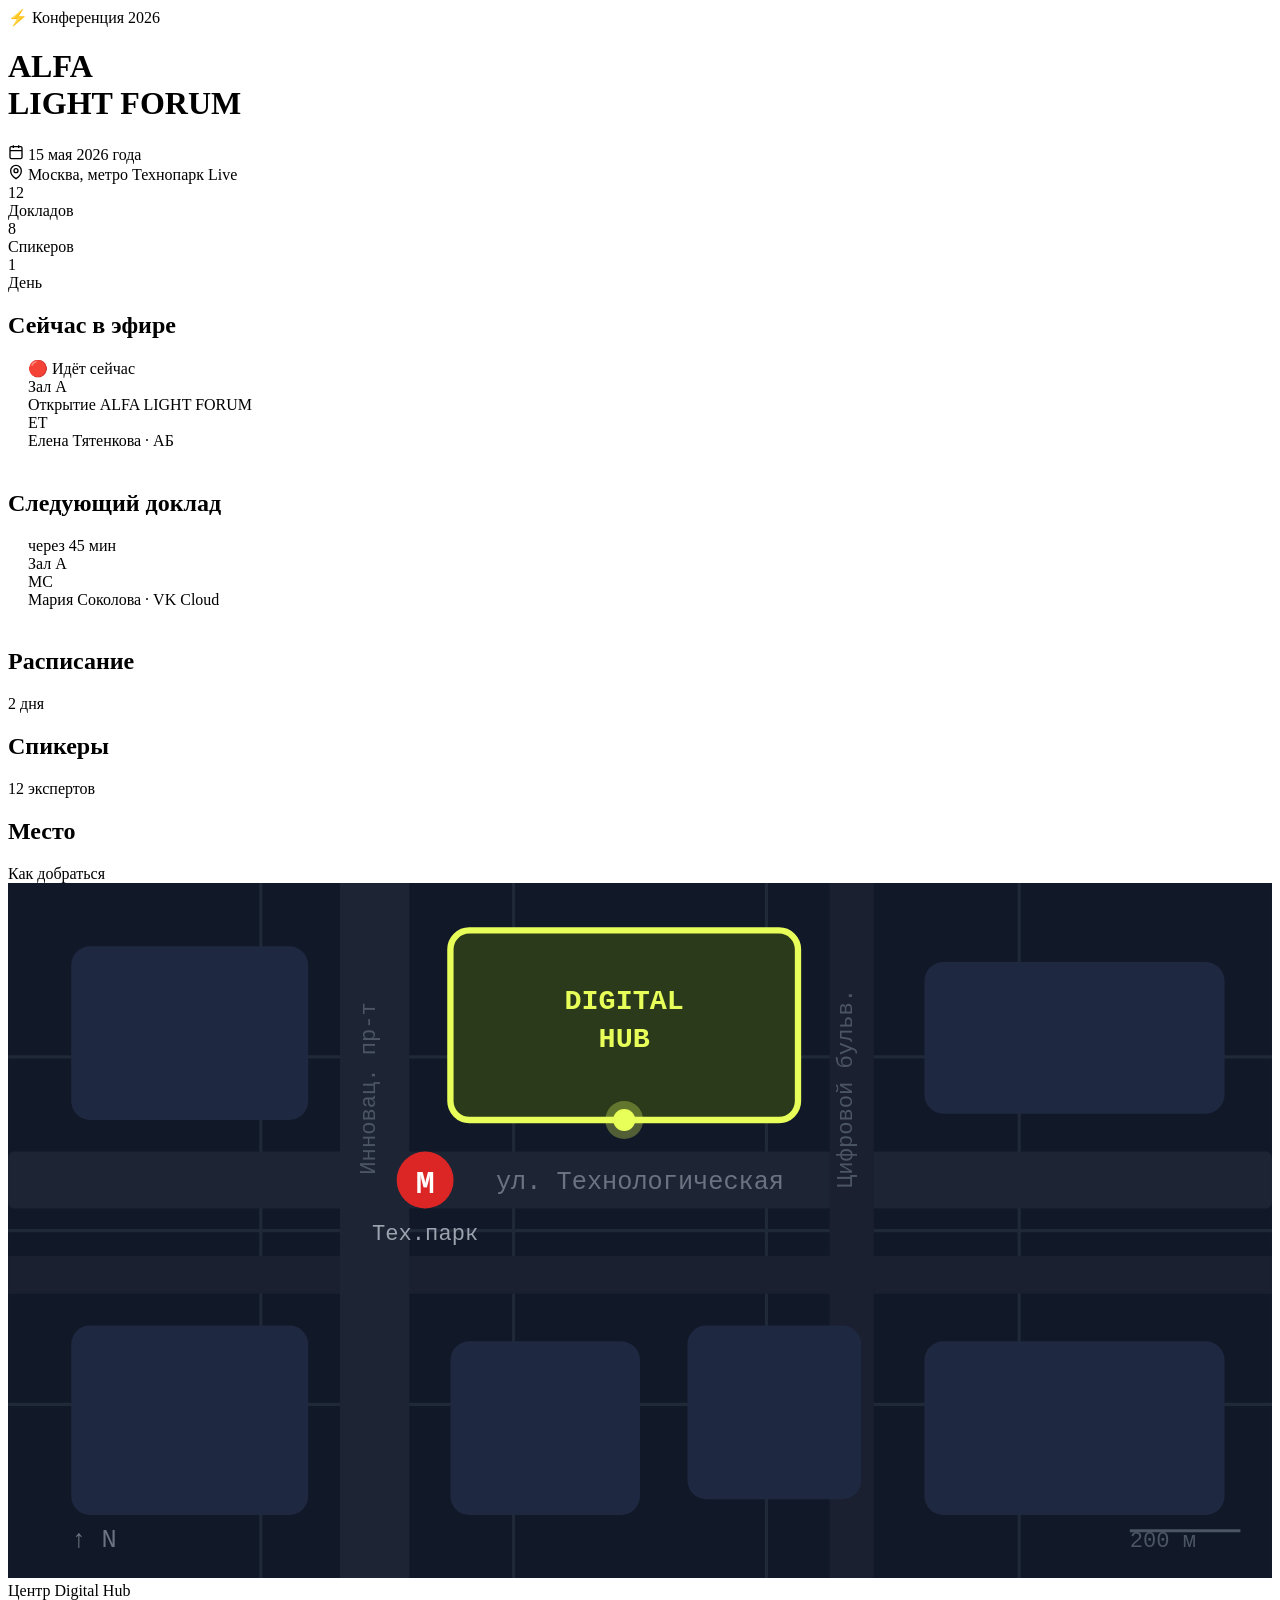
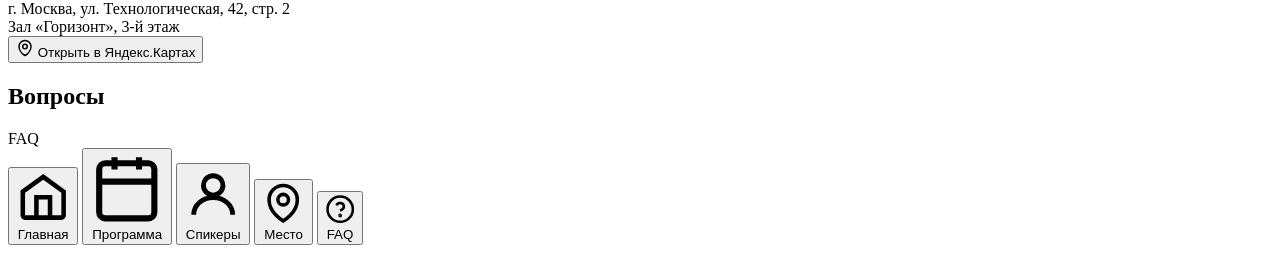
==== static/index.html @ 47b2ea7d "Configure for Vercel deployment" ====
<!doctype html>
<html lang="ru">
  <head>
    <meta charset="UTF-8" />
    <meta
      name="viewport"
      content="width=device-width, initial-scale=1.0, maximum-scale=1.0, user-scalable=no"
    />
    <title>ALFA LIGHT FORUM 2026</title>
    <script src="https://telegram.org/js/telegram-web-app.js"></script>
    <link
      href="https://fonts.googleapis.com/css2?family=Bebas+Neue&family=Manrope:wght@300;400;500;600;700;800&display=swap"
      rel="stylesheet"
    />
    <link rel="stylesheet" href="/css/main.css" />
  </head>
  <body>
    <!-- PAGE: HOME -->
    <div class="page active" id="page-home">
      <div class="hero">
        <div class="hero-label">⚡ Конференция 2026</div>
        <h1>ALFA<br /><span>LIGHT FORUM</span></h1>
        <div class="hero-meta">
          <div class="hero-meta-item">
            <svg
              width="16"
              height="16"
              fill="none"
              stroke="currentColor"
              stroke-width="2"
              viewBox="0 0 24 24"
            >
              <rect x="3" y="4" width="18" height="18" rx="2" />
              <path d="M16 2v4M8 2v4M3 10h18" />
            </svg>
            <span id="event-date">15 мая 2026 года</span>
          </div>
          <div class="hero-meta-item">
            <svg
              width="16"
              height="16"
              fill="none"
              stroke="currentColor"
              stroke-width="2"
              viewBox="0 0 24 24"
            >
              <path
                d="M12 22s-8-4.5-8-11.8A8 8 0 0 1 12 2a8 8 0 0 1 8 8.2c0 7.3-8 11.8-8 11.8z"
              />
              <circle cx="12" cy="10" r="3" />
            </svg>
            <span id="event-location">Москва, метро Технопарк</span>
            <span class="live-badge"><span class="pulse-dot"></span>Live</span>
          </div>
        </div>
      </div>

      <div class="stats-row">
        <div class="stat-card">
          <div class="stat-num" id="stat-talks">12</div>
          <div class="stat-label">Докладов</div>
        </div>
        <div class="stat-card">
          <div class="stat-num" id="stat-speakers">8</div>
          <div class="stat-label">Спикеров</div>
        </div>
        <div class="stat-card">
          <div class="stat-num" id="stat-days">1</div>
          <div class="stat-label">День</div>
        </div>
      </div>

      <div class="section-head">
        <h2>Сейчас в эфире</h2>
      </div>
      <div style="padding: 0 20px 20px">
        <div class="event-card keynote">
          <span class="event-tag tag-keynote">🔴 Идёт сейчас</span>
          <div class="event-room">Зал A</div>
          <div class="event-title">Открытие ALFA LIGHT FORUM</div>
          <div class="event-speaker">
            <div class="speaker-ava-placeholder">ЕТ</div>
            <span class="speaker-name">Елена Тятенкова · АБ</span>
          </div>
        </div>
      </div>

      <div class="section-head">
        <h2>Следующий доклад</h2>
      </div>
      <div style="padding: 0 20px 20px">
        <div class="event-card">
          <span class="event-tag tag-talk">через 45 мин</span>
          <div class="event-room">Зал А</div>
          <div class="event-title"></div>
          <div class="event-speaker">
            <div class="speaker-ava-placeholder">МС</div>
            <span class="speaker-name">Мария Соколова · VK Cloud</span>
          </div>
        </div>
      </div>
    </div>

    <!-- PAGE: SCHEDULE -->
    <div class="page" id="page-schedule">
      <div class="section-head">
        <h2>Расписание</h2>
        <span id="schedule-days-count">2 дня</span>
      </div>

      <div class="day-tabs scrollbar-hide" id="day-tabs">
        <!-- Day tabs will be rendered here -->
      </div>

      <div class="schedule-list" id="schedule-list">
        <!-- Schedule will be rendered here -->
      </div>
    </div>

    <!-- PAGE: SPEAKERS -->
    <div class="page" id="page-speakers">
      <div class="section-head">
        <h2>Спикеры</h2>
        <span id="speakers-count">12 экспертов</span>
      </div>

      <div class="speakers-grid" id="speakers-grid">
        <!-- Speakers will be rendered here -->
      </div>
    </div>

    <!-- PAGE: MAP -->
    <div class="page" id="page-map">
      <div class="section-head">
        <h2>Место</h2>
        <span>Как добраться</span>
      </div>

      <div class="map-container">
        <div class="map-visual">
          <!-- SVG Map Illustration -->
          <svg
            class="map-svg"
            viewBox="0 0 400 220"
            xmlns="http://www.w3.org/2000/svg"
          >
            <!-- Background -->
            <rect width="400" height="220" fill="#111827" />
            <!-- Grid lines -->
            <line
              x1="0"
              y1="55"
              x2="400"
              y2="55"
              stroke="#1f2937"
              stroke-width="1"
            />
            <line
              x1="0"
              y1="110"
              x2="400"
              y2="110"
              stroke="#1f2937"
              stroke-width="1"
            />
            <line
              x1="0"
              y1="165"
              x2="400"
              y2="165"
              stroke="#1f2937"
              stroke-width="1"
            />
            <line
              x1="80"
              y1="0"
              x2="80"
              y2="220"
              stroke="#1f2937"
              stroke-width="1"
            />
            <line
              x1="160"
              y1="0"
              x2="160"
              y2="220"
              stroke="#1f2937"
              stroke-width="1"
            />
            <line
              x1="240"
              y1="0"
              x2="240"
              y2="220"
              stroke="#1f2937"
              stroke-width="1"
            />
            <line
              x1="320"
              y1="0"
              x2="320"
              y2="220"
              stroke="#1f2937"
              stroke-width="1"
            />

            <!-- Streets -->
            <rect x="0" y="85" width="400" height="18" fill="#1d2535" rx="2" />
            <rect x="0" y="118" width="400" height="12" fill="#1a2030" />
            <rect x="105" y="0" width="22" height="220" fill="#1d2535" />
            <rect x="260" y="0" width="14" height="220" fill="#1a2030" />

            <!-- Blocks -->
            <rect x="20" y="20" width="75" height="55" rx="6" fill="#1e2840" />
            <rect
              x="140"
              y="15"
              width="110"
              height="60"
              rx="6"
              fill="#1e2840"
            />
            <rect x="290" y="25" width="95" height="48" rx="6" fill="#1e2840" />
            <rect x="20" y="140" width="75" height="60" rx="6" fill="#1e2840" />
            <rect
              x="140"
              y="145"
              width="60"
              height="55"
              rx="6"
              fill="#1e2840"
            />
            <rect
              x="215"
              y="140"
              width="55"
              height="55"
              rx="6"
              fill="#1e2840"
            />
            <rect
              x="290"
              y="145"
              width="95"
              height="55"
              rx="6"
              fill="#1e2840"
            />

            <!-- Venue highlight -->
            <rect
              x="140"
              y="15"
              width="110"
              height="60"
              rx="6"
              fill="#2a3a1a"
              stroke="#e8ff5a"
              stroke-width="2"
            />
            <text
              x="195"
              y="40"
              text-anchor="middle"
              fill="#e8ff5a"
              font-size="9"
              font-weight="bold"
              font-family="monospace"
            >
              DIGITAL
            </text>
            <text
              x="195"
              y="52"
              text-anchor="middle"
              fill="#e8ff5a"
              font-size="9"
              font-weight="bold"
              font-family="monospace"
            >
              HUB
            </text>

            <!-- Metro symbol -->
            <circle cx="132" cy="94" r="9" fill="#dc2626" />
            <text
              x="132"
              y="98"
              text-anchor="middle"
              fill="white"
              font-size="10"
              font-weight="bold"
              font-family="monospace"
            >
              M
            </text>
            <text
              x="132"
              y="113"
              text-anchor="middle"
              fill="#9ca3af"
              font-size="7"
              font-family="monospace"
            >
              Тех.парк
            </text>

            <!-- Pin -->
            <circle cx="195" cy="75" r="6" fill="#e8ff5a" opacity="0.3" />
            <circle cx="195" cy="75" r="3.5" fill="#e8ff5a" />

            <!-- Street labels -->
            <text
              x="200"
              y="97"
              text-anchor="middle"
              fill="#6b7280"
              font-size="8"
              font-family="monospace"
            >
              ул. Технологическая
            </text>
            <text
              x="116"
              y="65"
              text-anchor="middle"
              fill="#4b5563"
              font-size="7"
              font-family="monospace"
              transform="rotate(-90,116,65)"
            >
              Инновац. пр-т
            </text>
            <text
              x="267"
              y="65"
              text-anchor="middle"
              fill="#4b5563"
              font-size="7"
              font-family="monospace"
              transform="rotate(-90,267,65)"
            >
              Цифровой бульв.
            </text>

            <!-- Scale and north -->
            <text
              x="355"
              y="210"
              fill="#4b5563"
              font-size="7"
              font-family="monospace"
            >
              200 м
            </text>
            <line
              x1="355"
              y1="205"
              x2="390"
              y2="205"
              stroke="#4b5563"
              stroke-width="1"
            />
            <text
              x="20"
              y="210"
              fill="#6b7280"
              font-size="8"
              font-family="monospace"
            >
              ↑ N
            </text>
          </svg>
        </div>

        <div class="map-info">
          <div class="venue-name" id="venue-name">Центр Digital Hub</div>
          <div class="venue-address" id="venue-address">
            г. Москва, ул. Технологическая, 42, стр. 2<br />Зал «Горизонт», 3-й
            этаж
          </div>

          <div class="transport-grid" id="transport-grid">
            <!-- Transport options will be rendered here -->
          </div>

          <button class="map-btn" id="map-btn">
            <svg
              width="18"
              height="18"
              fill="none"
              stroke="currentColor"
              stroke-width="2"
              viewBox="0 0 24 24"
            >
              <path
                d="M12 22s-8-4.5-8-11.8A8 8 0 0 1 12 2a8 8 0 0 1 8 8.2c0 7.3-8 11.8-8 11.8z"
              />
              <circle cx="12" cy="10" r="3" />
            </svg>
            Открыть в Яндекс.Картах
          </button>
        </div>
      </div>
    </div>

    <!-- PAGE: FAQ -->
    <div class="page" id="page-faq">
      <div class="section-head">
        <h2>Вопросы</h2>
        <span>FAQ</span>
      </div>

      <div class="faq-list" id="faq-list">
        <!-- FAQ items will be rendered here -->
      </div>
    </div>

    <!-- BOTTOM NAV -->
    <nav class="nav">
      <button class="nav-btn active" onclick="switchPage('home', this)">
        <svg
          fill="none"
          stroke="currentColor"
          stroke-width="2"
          viewBox="0 0 24 24"
        >
          <path d="M3 9.5L12 3l9 6.5V20a1 1 0 0 1-1 1H4a1 1 0 0 1-1-1V9.5z" />
          <path d="M9 21V12h6v9" />
        </svg>
        Главная
      </button>
      <button class="nav-btn" onclick="switchPage('schedule', this)">
        <svg
          fill="none"
          stroke="currentColor"
          stroke-width="2"
          viewBox="0 0 24 24"
        >
          <rect x="3" y="4" width="18" height="18" rx="2" />
          <path d="M16 2v4M8 2v4M3 10h18" />
        </svg>
        Программа
      </button>
      <button class="nav-btn" onclick="switchPage('speakers', this)">
        <svg
          fill="none"
          stroke="currentColor"
          stroke-width="2"
          viewBox="0 0 24 24"
        >
          <circle cx="12" cy="8" r="4" />
          <path d="M4 20c0-4 3.6-7 8-7s8 3 8 7" />
        </svg>
        Спикеры
      </button>
      <button class="nav-btn" onclick="switchPage('map', this)">
        <svg
          fill="none"
          stroke="currentColor"
          stroke-width="2"
          viewBox="0 0 24 24"
        >
          <path
            d="M12 22s-8-4.5-8-11.8A8 8 0 0 1 12 2a8 8 0 0 1 8 8.2c0 7.3-8 11.8-8 11.8z"
          />
          <circle cx="12" cy="10" r="3" />
        </svg>
        Место
      </button>
      <button class="nav-btn" onclick="switchPage('faq', this)">
        <svg
          fill="none"
          stroke="currentColor"
          stroke-width="2"
          viewBox="0 0 24 24"
        >
          <circle cx="12" cy="12" r="10" />
          <path d="M9.1 9a3 3 0 0 1 5.8 1c0 2-3 3-3 3" />
          <circle cx="12" cy="17" r="0.5" fill="currentColor" />
        </svg>
        FAQ
      </button>
    </nav>

    <script src="/js/app.js"></script>
  </body>
</html>
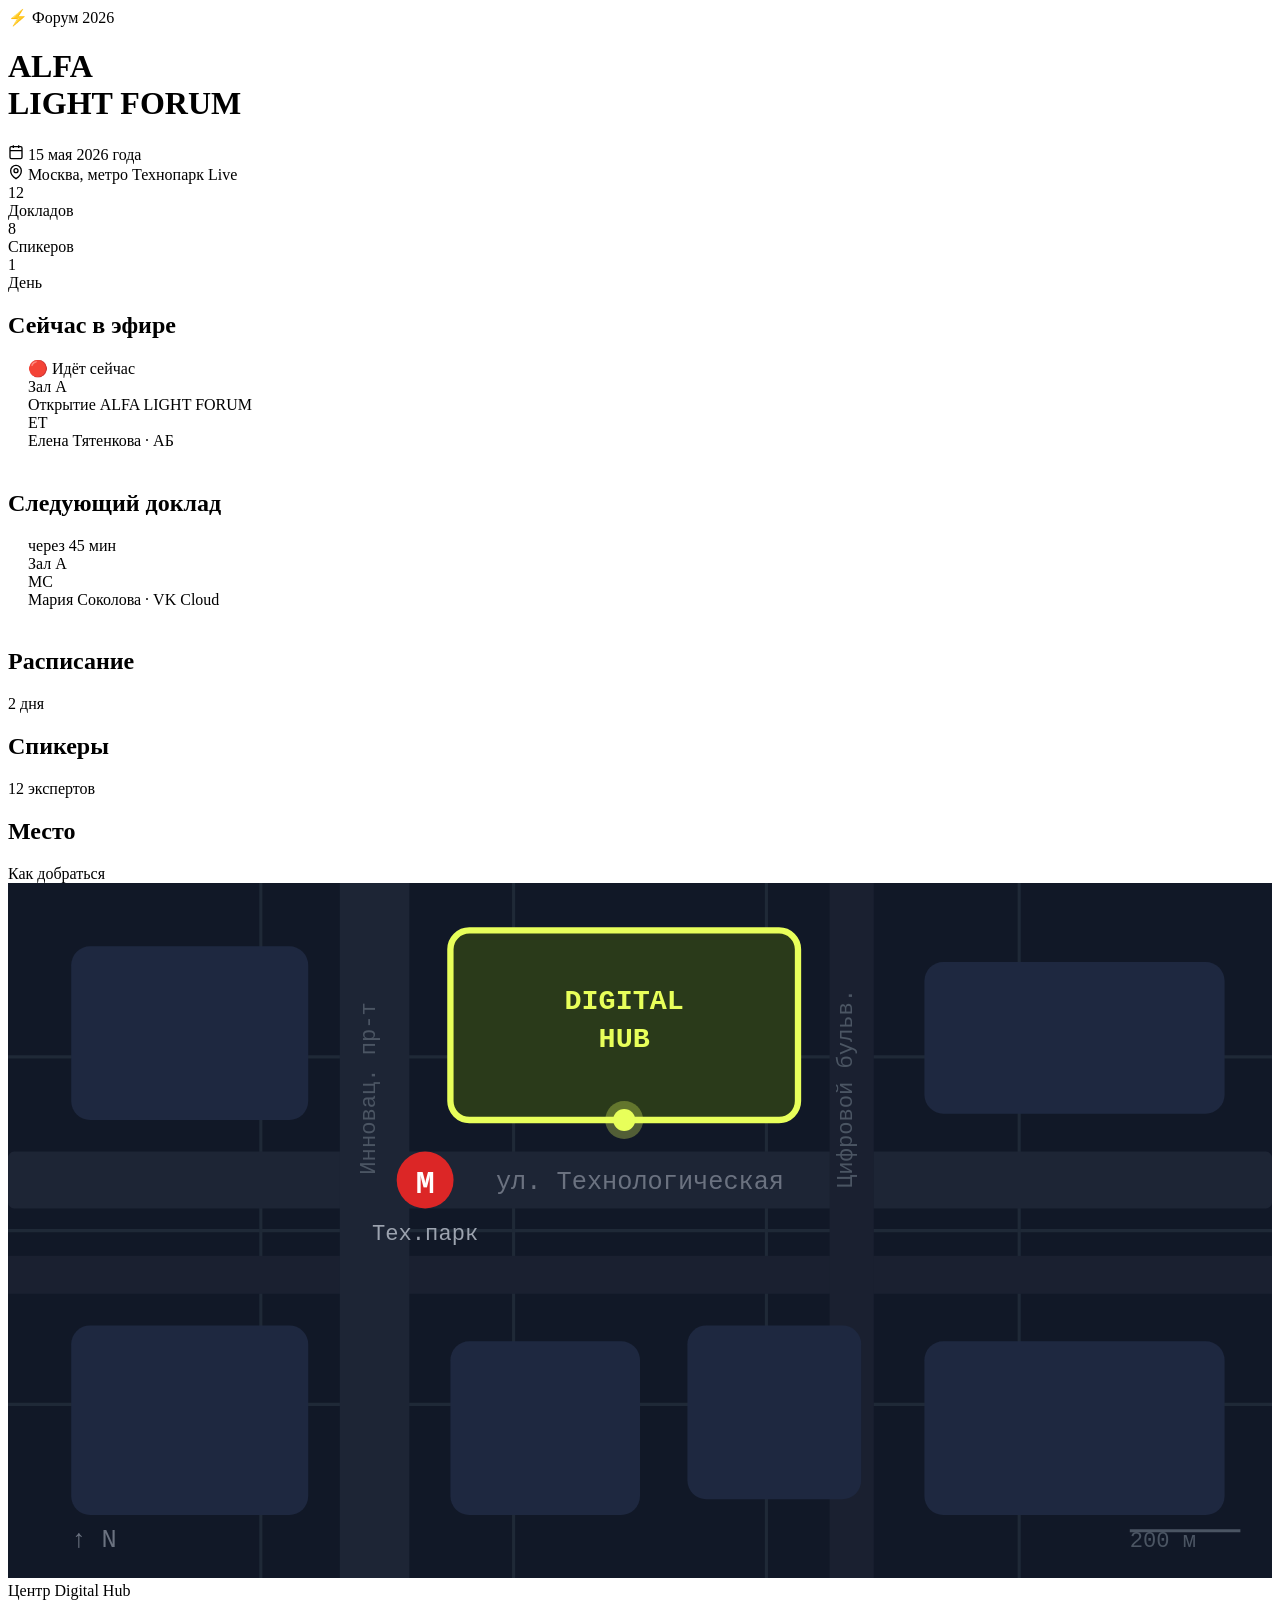
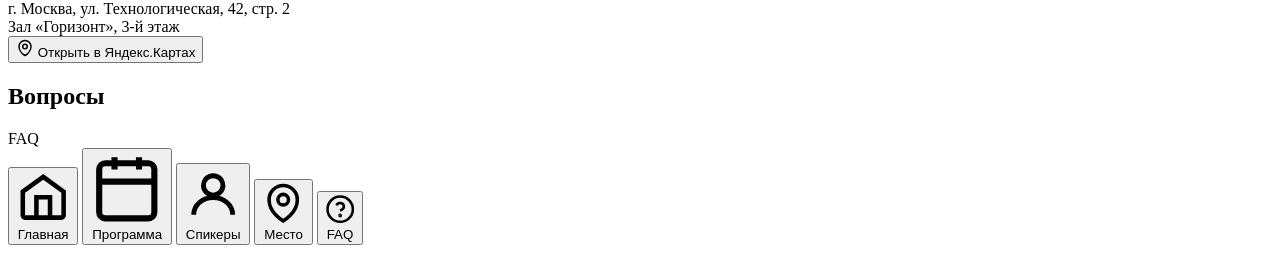
==== commit 52e28bc0: "Update index.html" ====
--- a/static/index.html
+++ b/static/index.html
@@ -18,7 +18,7 @@
     <!-- PAGE: HOME -->
     <div class="page active" id="page-home">
       <div class="hero">
-        <div class="hero-label">⚡ Конференция 2026</div>
+        <div class="hero-label">⚡ Форум 2026</div>
         <h1>ALFA<br /><span>LIGHT FORUM</span></h1>
         <div class="hero-meta">
           <div class="hero-meta-item">
@@ -485,4 +485,4 @@
 
     <script src="/js/app.js"></script>
   </body>
-</html>+</html>
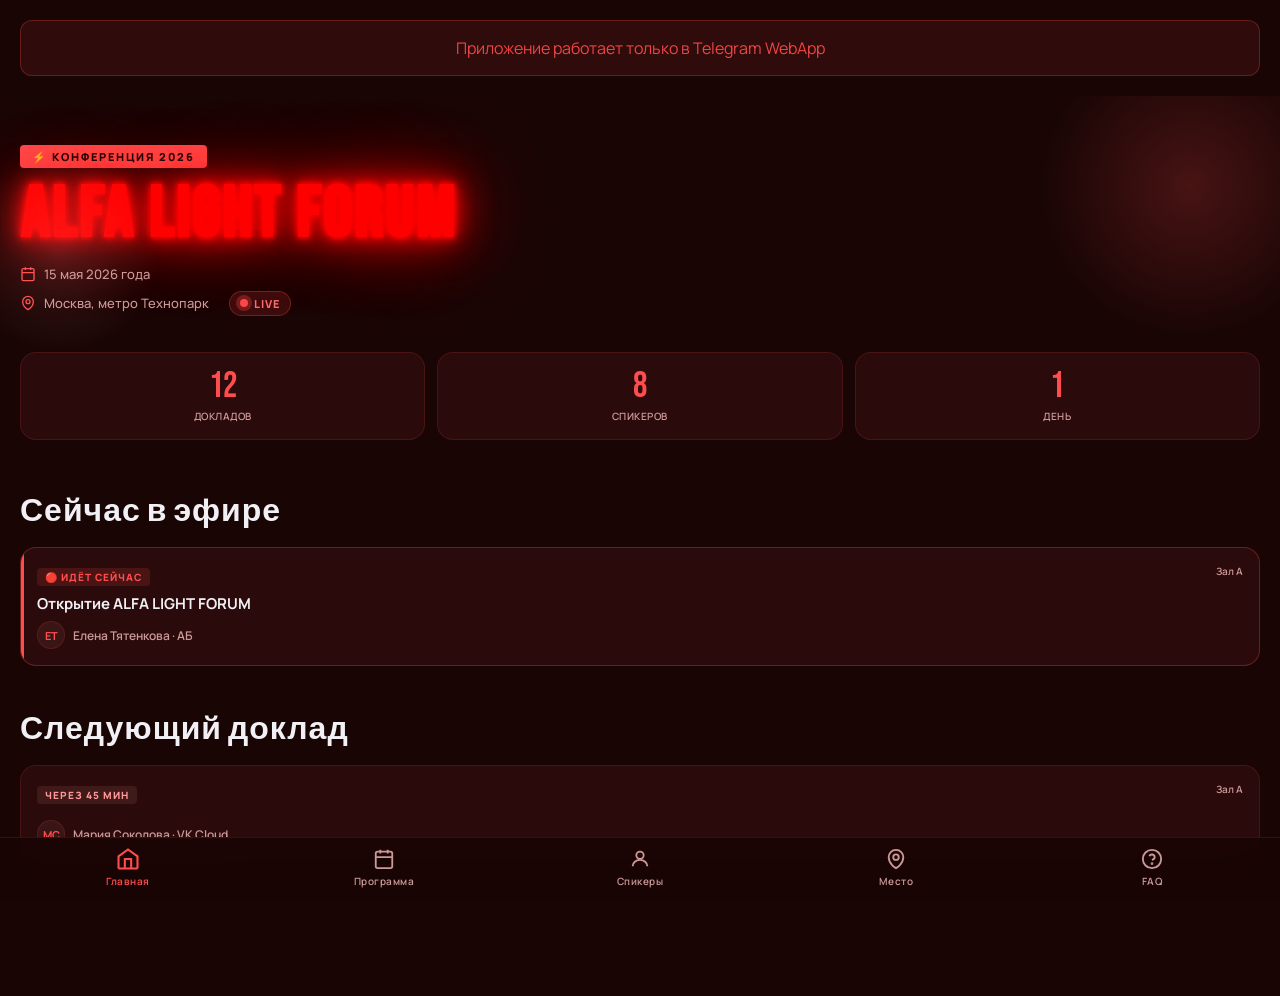
==== commit 1e0125a1: "Fix CSS and JS paths" ====
--- a/static/index.html
+++ b/static/index.html
@@ -12,7 +12,7 @@
       href="https://fonts.googleapis.com/css2?family=Bebas+Neue&family=Manrope:wght@300;400;500;600;700;800&display=swap"
       rel="stylesheet"
     />
-    <link rel="stylesheet" href="/css/main.css" />
+    <link rel="stylesheet" href="/static/css/main.css" />
   </head>
   <body>
     <!-- PAGE: HOME -->
@@ -483,6 +483,6 @@
       </button>
     </nav>
 
-    <script src="/js/app.js"></script>
+    <script src="/static/js/app.js"></script>
   </body>
 </html>
--- a/static/css/main.css
+++ b/static/css/main.css
@@ -0,0 +1,768 @@
+:root {
+  --bg: #1a0505;
+  --surface: #2a0a0a;
+  --surface2: #3a1515;
+  --accent: #ff4d4d;
+  --accent2: #ff9999;
+  --text: #f0f0f5;
+  --muted: #cc9999;
+  --border: rgba(255, 77, 77, 0.15);
+  --radius: 16px;
+}
+
+* {
+  margin: 0;
+  padding: 0;
+  box-sizing: border-box;
+  -webkit-tap-highlight-color: transparent;
+}
+
+body {
+  font-family: "Manrope", sans-serif;
+  background: var(--bg);
+  color: var(--text);
+  min-height: 100vh;
+  overflow-x: hidden;
+}
+
+/* NAV */
+.nav {
+  position: fixed;
+  bottom: 0;
+  left: 0;
+  right: 0;
+  background: rgba(26, 5, 5, 0.95);
+  backdrop-filter: blur(20px);
+  border-top: 1px solid var(--border);
+  display: flex;
+  z-index: 100;
+  padding-bottom: env(safe-area-inset-bottom);
+}
+.nav-btn {
+  flex: 1;
+  display: flex;
+  flex-direction: column;
+  align-items: center;
+  gap: 4px;
+  padding: 10px 0 12px;
+  background: none;
+  border: none;
+  color: var(--muted);
+  font-family: "Manrope", sans-serif;
+  font-size: 10px;
+  font-weight: 600;
+  letter-spacing: 0.5px;
+  cursor: pointer;
+  transition: color 0.2s;
+}
+.nav-btn.active {
+  color: var(--accent);
+}
+.nav-btn svg {
+  width: 22px;
+  height: 22px;
+  transition: transform 0.2s;
+}
+.nav-btn.active svg {
+  transform: scale(1.15);
+}
+
+/* PAGES */
+.page {
+  display: none;
+  padding-bottom: 80px;
+  min-height: 100vh;
+}
+.page.active {
+  display: block;
+}
+
+/* HERO */
+.hero {
+  position: relative;
+  padding: 48px 20px 36px;
+  overflow: hidden;
+}
+.hero::before {
+  content: "";
+  position: absolute;
+  top: -60px;
+  right: -60px;
+  width: 300px;
+  height: 300px;
+  background: radial-gradient(
+    circle,
+    rgba(255, 77, 77, 0.2) 0%,
+    transparent 70%
+  );
+  pointer-events: none;
+}
+.hero::after {
+  content: "";
+  position: absolute;
+  bottom: 0;
+  left: -40px;
+  width: 200px;
+  height: 200px;
+  background: radial-gradient(
+    circle,
+    rgba(255, 153, 153, 0.15) 0%,
+    transparent 70%
+  );
+  pointer-events: none;
+}
+.hero-label {
+  display: inline-block;
+  background: var(--accent);
+  color: #000;
+  font-size: 11px;
+  font-weight: 800;
+  letter-spacing: 2px;
+  text-transform: uppercase;
+  padding: 4px 12px;
+  border-radius: 4px;
+  margin-bottom: 16px;
+}
+.hero h1 {
+  font-family: "Bebas Neue", sans-serif;
+  font-size: 72px;
+  line-height: 0.9;
+  letter-spacing: 2px;
+  color: #ff0000;
+  margin-bottom: 16px;
+  text-shadow: 
+    0 0 5px #ff0000,
+    0 0 10px #ff0000,
+    0 0 20px #ff0000,
+    0 0 40px #ff0000,
+    0 0 80px #ff0000;
+  animation: neon-pulse 2s ease-in-out infinite alternate;
+}
+@keyframes neon-pulse {
+  from {
+    text-shadow: 
+      0 0 5px #ff0000,
+      0 0 10px #ff0000,
+      0 0 20px #ff0000,
+      0 0 40px #ff0000;
+  }
+  to {
+    text-shadow: 
+      0 0 10px #ff0000,
+      0 0 20px #ff0000,
+      0 0 40px #ff0000,
+      0 0 80px #ff0000,
+      0 0 100px #ff0000;
+  }
+}
+.hero h1 span {
+  color: #ff0000;
+  text-shadow: 
+    0 0 5px #ff0000,
+    0 0 10px #ff0000,
+    0 0 20px #ff0000,
+    0 0 40px #ff0000,
+    0 0 80px #ff0000;
+  animation: neon-pulse 2s ease-in-out infinite alternate;
+}
+.hero-meta {
+  display: flex;
+  flex-direction: column;
+  gap: 8px;
+}
+.hero-meta-item {
+  display: flex;
+  align-items: center;
+  gap: 8px;
+  color: var(--muted);
+  font-size: 13px;
+  font-weight: 500;
+}
+.hero-meta-item svg {
+  color: var(--accent);
+  flex-shrink: 0;
+}
+
+.stats-row {
+  display: grid;
+  grid-template-columns: repeat(3, 1fr);
+  gap: 12px;
+  padding: 0 20px 28px;
+}
+.stat-card {
+  background: var(--surface);
+  border: 1px solid var(--border);
+  border-radius: var(--radius);
+  padding: 16px 12px;
+  text-align: center;
+}
+.stat-num {
+  font-family: "Bebas Neue", sans-serif;
+  font-size: 36px;
+  color: var(--accent);
+  line-height: 1;
+}
+.stat-label {
+  font-size: 10px;
+  font-weight: 600;
+  color: var(--muted);
+  text-transform: uppercase;
+  letter-spacing: 0.5px;
+  margin-top: 4px;
+}
+
+/* SECTION HEADERS */
+.section-head {
+  padding: 24px 20px 16px;
+  display: flex;
+  align-items: baseline;
+  gap: 12px;
+}
+.section-head h2 {
+  font-family: "Bebas Neue", sans-serif;
+  font-size: 32px;
+  letter-spacing: 1px;
+}
+.section-head span {
+  font-size: 12px;
+  font-weight: 600;
+  color: var(--muted);
+  text-transform: uppercase;
+  letter-spacing: 1px;
+}
+
+/* SCHEDULE */
+.day-tabs {
+  display: flex;
+  gap: 8px;
+  padding: 0 20px 20px;
+  overflow-x: auto;
+  scrollbar-width: none;
+}
+.day-tab {
+  flex-shrink: 0;
+  padding: 8px 20px;
+  border-radius: 40px;
+  border: 1px solid var(--border);
+  background: var(--surface);
+  color: var(--muted);
+  font-family: "Manrope", sans-serif;
+  font-size: 13px;
+  font-weight: 700;
+  cursor: pointer;
+  transition: all 0.2s;
+}
+.day-tab.active {
+  background: var(--accent);
+  border-color: var(--accent);
+  color: #000;
+}
+
+.schedule-list {
+  padding: 0 20px;
+}
+.schedule-day {
+  display: none;
+}
+.schedule-day.active {
+  display: block;
+}
+
+.time-slot {
+  display: grid;
+  grid-template-columns: 60px 1fr;
+  gap: 0 16px;
+  margin-bottom: 8px;
+}
+.time-col {
+  display: flex;
+  flex-direction: column;
+  align-items: center;
+  padding-top: 20px;
+}
+.time-text {
+  font-size: 11px;
+  font-weight: 700;
+  color: var(--muted);
+  white-space: nowrap;
+}
+.time-line {
+  flex: 1;
+  width: 1px;
+  background: var(--border);
+  margin-top: 8px;
+  min-height: 20px;
+}
+.time-dot {
+  width: 8px;
+  height: 8px;
+  border-radius: 50%;
+  background: var(--accent);
+  margin-top: 6px;
+  flex-shrink: 0;
+}
+
+.event-card {
+  background: var(--surface);
+  border: 1px solid var(--border);
+  border-radius: var(--radius);
+  padding: 16px;
+  position: relative;
+  overflow: hidden;
+  transition:
+    transform 0.2s,
+    border-color 0.2s;
+}
+.event-card:active {
+  transform: scale(0.98);
+}
+.event-card.keynote {
+  border-color: rgba(255, 77, 77, 0.3);
+}
+.event-card.keynote::before {
+  content: "";
+  position: absolute;
+  left: 0;
+  top: 0;
+  bottom: 0;
+  width: 3px;
+  background: var(--accent);
+}
+.event-card.break {
+  background: transparent;
+  border-style: dashed;
+}
+.event-tag {
+  display: inline-block;
+  font-size: 10px;
+  font-weight: 800;
+  letter-spacing: 1px;
+  text-transform: uppercase;
+  padding: 2px 8px;
+  border-radius: 4px;
+  margin-bottom: 8px;
+}
+.tag-keynote {
+  background: rgba(255, 77, 77, 0.15);
+  color: var(--accent);
+}
+.tag-talk {
+  background: rgba(255, 153, 153, 0.1);
+  color: var(--accent2);
+}
+.tag-break {
+  background: rgba(255, 255, 255, 0.05);
+  color: var(--muted);
+}
+.tag-workshop {
+  background: rgba(180, 90, 255, 0.15);
+  color: #c47aff;
+}
+.event-title {
+  font-size: 15px;
+  font-weight: 700;
+  line-height: 1.3;
+  margin-bottom: 8px;
+}
+.event-speaker {
+  display: flex;
+  align-items: center;
+  gap: 8px;
+}
+.speaker-ava {
+  width: 28px;
+  height: 28px;
+  border-radius: 50%;
+  object-fit: cover;
+  border: 1.5px solid var(--border);
+}
+.speaker-ava-placeholder {
+  width: 28px;
+  height: 28px;
+  border-radius: 50%;
+  background: var(--surface2);
+  border: 1.5px solid var(--border);
+  display: flex;
+  align-items: center;
+  justify-content: center;
+  font-size: 11px;
+  font-weight: 700;
+  color: var(--accent);
+}
+.speaker-name {
+  font-size: 12px;
+  color: var(--muted);
+  font-weight: 600;
+}
+.event-room {
+  position: absolute;
+  top: 16px;
+  right: 16px;
+  font-size: 10px;
+  color: var(--muted);
+  font-weight: 600;
+}
+
+/* SPEAKERS */
+.speakers-grid {
+  display: grid;
+  grid-template-columns: 1fr 1fr;
+  gap: 12px;
+  padding: 0 20px;
+}
+.speaker-card {
+  background: var(--surface);
+  border: 1px solid var(--border);
+  border-radius: var(--radius);
+  padding: 20px 16px;
+  text-align: center;
+  transition:
+    transform 0.2s,
+    border-color 0.2s;
+  cursor: pointer;
+}
+.speaker-card:active {
+  transform: scale(0.97);
+}
+.speaker-card.featured {
+  grid-column: span 2;
+  display: flex;
+  align-items: center;
+  gap: 20px;
+  text-align: left;
+  border-color: rgba(255, 77, 77, 0.3);
+  background: linear-gradient(
+    135deg,
+    var(--surface) 0%,
+    rgba(255, 77, 77, 0.08) 100%
+  );
+}
+.speaker-photo {
+  width: 80px;
+  height: 80px;
+  border-radius: 50%;
+  object-fit: cover;
+  border: 2px solid var(--border);
+  background: var(--surface2);
+  display: flex;
+  align-items: center;
+  justify-content: center;
+  font-family: "Bebas Neue", sans-serif;
+  font-size: 28px;
+  color: var(--accent);
+  flex-shrink: 0;
+}
+.speaker-card.featured .speaker-photo {
+  width: 90px;
+  height: 90px;
+}
+.speaker-badge {
+  display: inline-block;
+  font-size: 10px;
+  font-weight: 800;
+  letter-spacing: 1px;
+  text-transform: uppercase;
+  color: var(--accent);
+  margin-bottom: 8px;
+}
+.speaker-card-name {
+  font-size: 15px;
+  font-weight: 800;
+  margin-bottom: 4px;
+  line-height: 1.2;
+}
+.speaker-card-role {
+  font-size: 11px;
+  color: var(--muted);
+  font-weight: 500;
+  line-height: 1.4;
+  margin-bottom: 10px;
+}
+.speaker-card.featured .speaker-card-name {
+  font-size: 18px;
+}
+.speaker-topics {
+  display: flex;
+  flex-wrap: wrap;
+  gap: 4px;
+  justify-content: center;
+}
+.speaker-card.featured .speaker-topics {
+  justify-content: flex-start;
+}
+.topic-pill {
+  background: var(--surface2);
+  border: 1px solid var(--border);
+  color: var(--muted);
+  font-size: 10px;
+  font-weight: 600;
+  padding: 3px 8px;
+  border-radius: 20px;
+}
+
+/* MAP */
+.map-container {
+  margin: 0 20px;
+  border-radius: var(--radius);
+  overflow: hidden;
+  border: 1px solid var(--border);
+  background: var(--surface);
+}
+.map-visual {
+  width: 100%;
+  height: 220px;
+  background: #1a1f2e;
+  position: relative;
+  overflow: hidden;
+  display: flex;
+  align-items: center;
+  justify-content: center;
+}
+.map-svg {
+  width: 100%;
+  height: 100%;
+}
+.map-info {
+  padding: 20px;
+}
+.venue-name {
+  font-family: "Bebas Neue", sans-serif;
+  font-size: 28px;
+  letter-spacing: 1px;
+  margin-bottom: 6px;
+}
+.venue-address {
+  font-size: 13px;
+  color: var(--muted);
+  font-weight: 500;
+  line-height: 1.5;
+  margin-bottom: 16px;
+}
+.transport-grid {
+  display: grid;
+  grid-template-columns: 1fr 1fr;
+  gap: 10px;
+  margin-bottom: 16px;
+}
+.transport-item {
+  background: var(--surface2);
+  border-radius: 12px;
+  padding: 12px;
+  border: 1px solid var(--border);
+}
+.transport-icon {
+  font-size: 20px;
+  margin-bottom: 6px;
+}
+.transport-title {
+  font-size: 12px;
+  font-weight: 700;
+  margin-bottom: 4px;
+}
+.transport-desc {
+  font-size: 11px;
+  color: var(--muted);
+  line-height: 1.4;
+}
+.map-btn {
+  display: flex;
+  align-items: center;
+  justify-content: center;
+  gap: 8px;
+  width: 100%;
+  padding: 14px;
+  background: var(--accent);
+  color: #000;
+  border: none;
+  border-radius: 12px;
+  font-family: "Manrope", sans-serif;
+  font-size: 14px;
+  font-weight: 800;
+  cursor: pointer;
+  transition: opacity 0.2s;
+}
+.map-btn:active {
+  opacity: 0.85;
+}
+
+/* FAQ */
+.faq-list {
+  padding: 0 20px;
+}
+.faq-item {
+  background: var(--surface);
+  border: 1px solid var(--border);
+  border-radius: var(--radius);
+  margin-bottom: 10px;
+  overflow: hidden;
+  transition: border-color 0.2s;
+}
+.faq-item.open {
+  border-color: rgba(255, 77, 77, 0.35);
+}
+.faq-q {
+  width: 100%;
+  display: flex;
+  justify-content: space-between;
+  align-items: center;
+  gap: 12px;
+  padding: 18px 20px;
+  background: none;
+  border: none;
+  color: var(--text);
+  font-family: "Manrope", sans-serif;
+  font-size: 14px;
+  font-weight: 700;
+  text-align: left;
+  cursor: pointer;
+  line-height: 1.4;
+}
+.faq-icon {
+  width: 24px;
+  height: 24px;
+  border-radius: 50%;
+  background: var(--surface2);
+  display: flex;
+  align-items: center;
+  justify-content: center;
+  flex-shrink: 0;
+  transition:
+    background 0.2s,
+    transform 0.3s;
+  font-size: 14px;
+  color: var(--accent);
+}
+.faq-item.open .faq-icon {
+  transform: rotate(45deg);
+  background: var(--accent);
+  color: #000;
+}
+.faq-a {
+  max-height: 0;
+  overflow: hidden;
+  transition:
+    max-height 0.35s ease,
+    padding 0.2s;
+}
+.faq-item.open .faq-a {
+  max-height: 300px;
+}
+.faq-a-inner {
+  padding: 0 20px 18px;
+  font-size: 13px;
+  color: var(--muted);
+  line-height: 1.65;
+  font-weight: 500;
+}
+
+/* PULSE dot */
+.pulse-dot {
+  display: inline-block;
+  width: 8px;
+  height: 8px;
+  background: #ff4545;
+  border-radius: 50%;
+  margin-right: 6px;
+  position: relative;
+}
+.pulse-dot::after {
+  content: "";
+  position: absolute;
+  inset: -4px;
+  border-radius: 50%;
+  background: rgba(255, 69, 69, 0.3);
+  animation: pulse 1.5s ease-out infinite;
+}
+@keyframes pulse {
+  0% {
+    opacity: 1;
+    transform: scale(0.8);
+  }
+  100% {
+    opacity: 0;
+    transform: scale(2);
+  }
+}
+
+.live-badge {
+  display: inline-flex;
+  align-items: center;
+  background: rgba(255, 69, 69, 0.15);
+  border: 1px solid rgba(255, 69, 69, 0.3);
+  border-radius: 20px;
+  padding: 4px 10px;
+  font-size: 11px;
+  font-weight: 800;
+  color: #ff6b6b;
+  letter-spacing: 1px;
+  text-transform: uppercase;
+  margin-left: 12px;
+}
+
+/* Page load animation */
+@keyframes fadeUp {
+  from {
+    opacity: 0;
+    transform: translateY(16px);
+  }
+  to {
+    opacity: 1;
+    transform: translateY(0);
+  }
+}
+.page.active > * {
+  animation: fadeUp 0.4s ease both;
+}
+.page.active > *:nth-child(2) {
+  animation-delay: 0.06s;
+}
+.page.active > *:nth-child(3) {
+  animation-delay: 0.12s;
+}
+.page.active > *:nth-child(4) {
+  animation-delay: 0.18s;
+}
+
+.scrollbar-hide {
+  scrollbar-width: none;
+}
+.scrollbar-hide::-webkit-scrollbar {
+  display: none;
+}
+
+.empty-note {
+  text-align: center;
+  padding: 40px 20px;
+  color: var(--muted);
+  font-size: 13px;
+}
+
+/* Loading spinner */
+.loading {
+  display: flex;
+  justify-content: center;
+  align-items: center;
+  padding: 40px;
+}
+.spinner {
+  width: 32px;
+  height: 32px;
+  border: 3px solid rgba(255, 255, 255, 0.1);
+  border-top-color: var(--accent);
+  border-radius: 50%;
+  animation: spin 1s linear infinite;
+}
+@keyframes spin {
+  to { transform: rotate(360deg); }
+}
+
+/* Error message */
+.error-message {
+  background: rgba(239, 68, 68, 0.1);
+  border: 1px solid rgba(239, 68, 68, 0.3);
+  color: #ef4444;
+  padding: 16px;
+  border-radius: 12px;
+  margin: 20px;
+  text-align: center;
+}
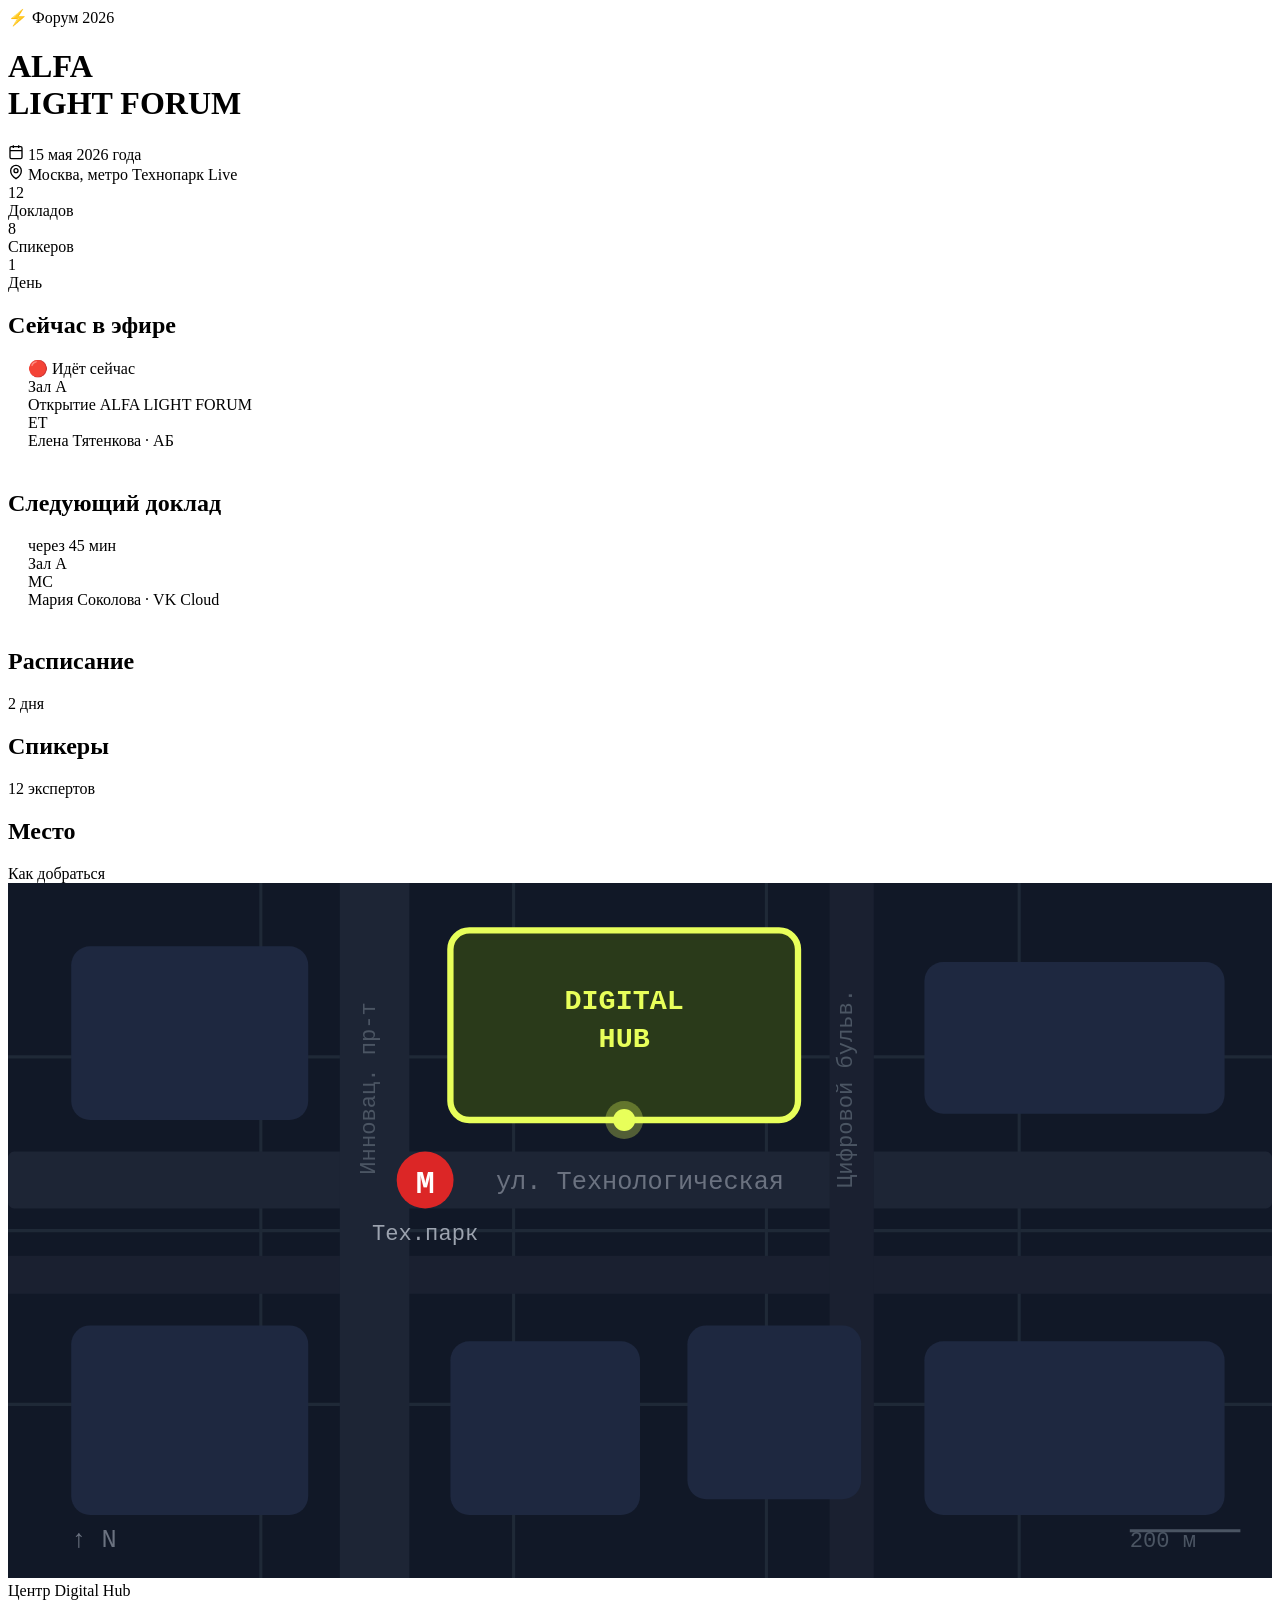
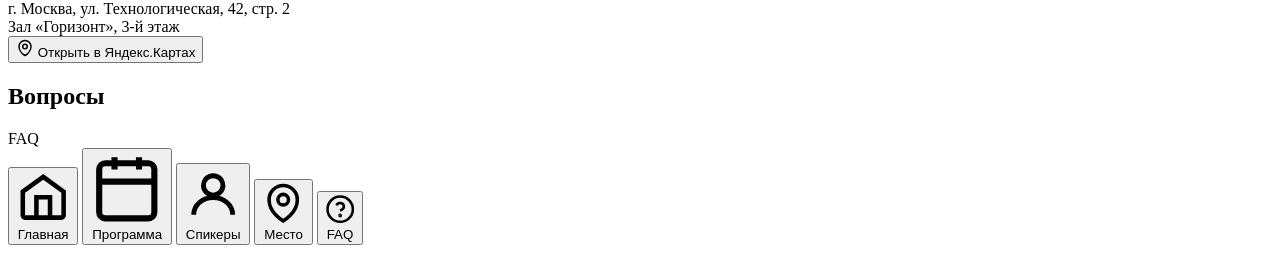
==== commit 8d5b29f0: "Fix routing and paths" ====
--- a/static/index.html
+++ b/static/index.html
@@ -12,7 +12,7 @@
       href="https://fonts.googleapis.com/css2?family=Bebas+Neue&family=Manrope:wght@300;400;500;600;700;800&display=swap"
       rel="stylesheet"
     />
-    <link rel="stylesheet" href="/static/css/main.css" />
+    <link rel="stylesheet" href="/css/main.css" />
   </head>
   <body>
     <!-- PAGE: HOME -->
@@ -483,6 +483,6 @@
       </button>
     </nav>
 
-    <script src="/static/js/app.js"></script>
+    <script src="/js/app.js"></script>
   </body>
 </html>
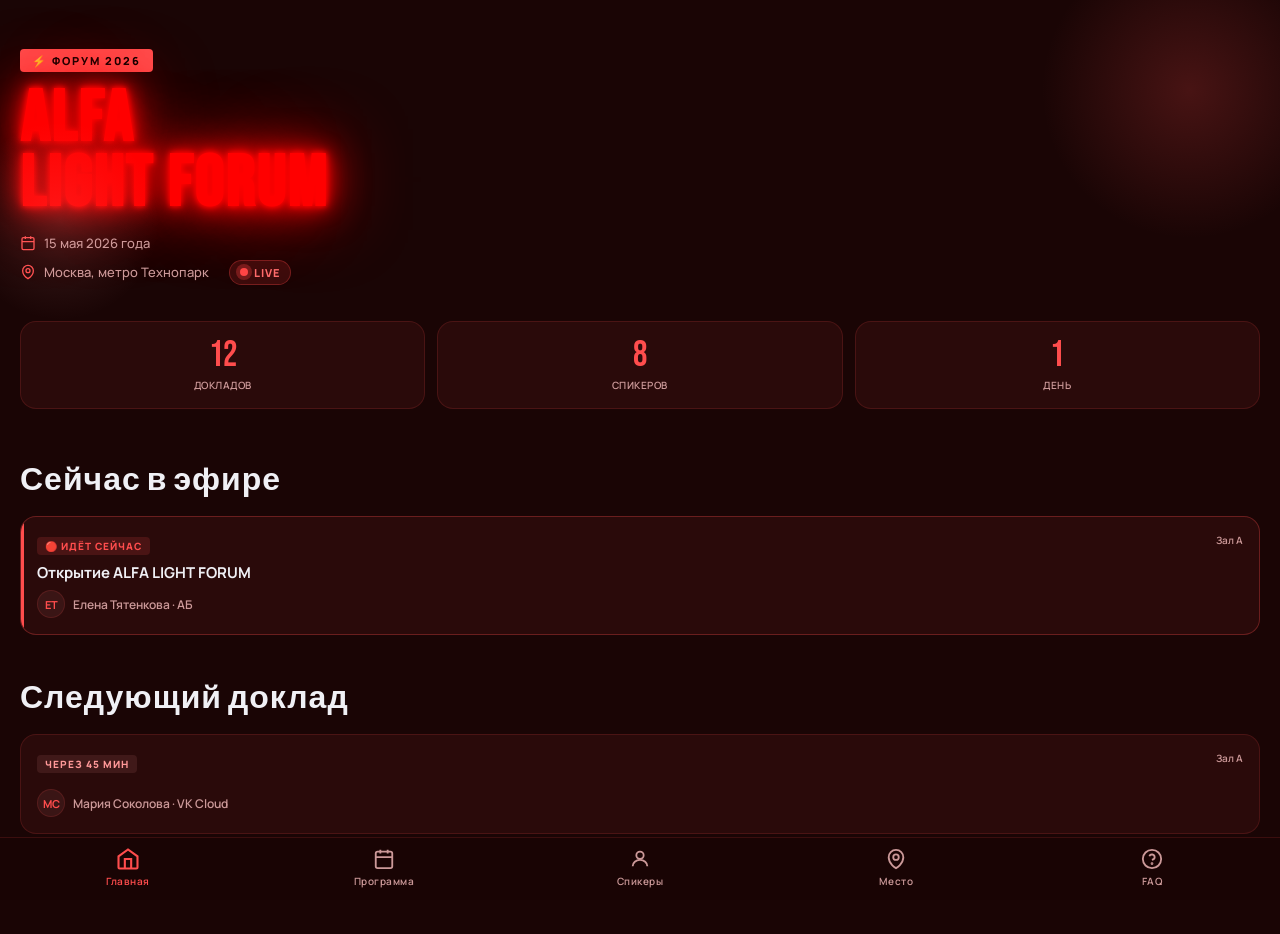
==== commit 0fe6c7e3: "56" ====
--- a/static/index.html
+++ b/static/index.html
@@ -12,7 +12,7 @@
       href="https://fonts.googleapis.com/css2?family=Bebas+Neue&family=Manrope:wght@300;400;500;600;700;800&display=swap"
       rel="stylesheet"
     />
-    <link rel="stylesheet" href="/css/main.css" />
+    <link rel="stylesheet" href="/static/css/main.css" />
   </head>
   <body>
     <!-- PAGE: HOME -->
--- a/static/css/main.css
+++ b/static/css/main.css
@@ -0,0 +1,768 @@
+:root {
+  --bg: #1a0505;
+  --surface: #2a0a0a;
+  --surface2: #3a1515;
+  --accent: #ff4d4d;
+  --accent2: #ff9999;
+  --text: #f0f0f5;
+  --muted: #cc9999;
+  --border: rgba(255, 77, 77, 0.15);
+  --radius: 16px;
+}
+
+* {
+  margin: 0;
+  padding: 0;
+  box-sizing: border-box;
+  -webkit-tap-highlight-color: transparent;
+}
+
+body {
+  font-family: "Manrope", sans-serif;
+  background: var(--bg);
+  color: var(--text);
+  min-height: 100vh;
+  overflow-x: hidden;
+}
+
+/* NAV */
+.nav {
+  position: fixed;
+  bottom: 0;
+  left: 0;
+  right: 0;
+  background: rgba(26, 5, 5, 0.95);
+  backdrop-filter: blur(20px);
+  border-top: 1px solid var(--border);
+  display: flex;
+  z-index: 100;
+  padding-bottom: env(safe-area-inset-bottom);
+}
+.nav-btn {
+  flex: 1;
+  display: flex;
+  flex-direction: column;
+  align-items: center;
+  gap: 4px;
+  padding: 10px 0 12px;
+  background: none;
+  border: none;
+  color: var(--muted);
+  font-family: "Manrope", sans-serif;
+  font-size: 10px;
+  font-weight: 600;
+  letter-spacing: 0.5px;
+  cursor: pointer;
+  transition: color 0.2s;
+}
+.nav-btn.active {
+  color: var(--accent);
+}
+.nav-btn svg {
+  width: 22px;
+  height: 22px;
+  transition: transform 0.2s;
+}
+.nav-btn.active svg {
+  transform: scale(1.15);
+}
+
+/* PAGES */
+.page {
+  display: none;
+  padding-bottom: 80px;
+  min-height: 100vh;
+}
+.page.active {
+  display: block;
+}
+
+/* HERO */
+.hero {
+  position: relative;
+  padding: 48px 20px 36px;
+  overflow: hidden;
+}
+.hero::before {
+  content: "";
+  position: absolute;
+  top: -60px;
+  right: -60px;
+  width: 300px;
+  height: 300px;
+  background: radial-gradient(
+    circle,
+    rgba(255, 77, 77, 0.2) 0%,
+    transparent 70%
+  );
+  pointer-events: none;
+}
+.hero::after {
+  content: "";
+  position: absolute;
+  bottom: 0;
+  left: -40px;
+  width: 200px;
+  height: 200px;
+  background: radial-gradient(
+    circle,
+    rgba(255, 153, 153, 0.15) 0%,
+    transparent 70%
+  );
+  pointer-events: none;
+}
+.hero-label {
+  display: inline-block;
+  background: var(--accent);
+  color: #000;
+  font-size: 11px;
+  font-weight: 800;
+  letter-spacing: 2px;
+  text-transform: uppercase;
+  padding: 4px 12px;
+  border-radius: 4px;
+  margin-bottom: 16px;
+}
+.hero h1 {
+  font-family: "Bebas Neue", sans-serif;
+  font-size: 72px;
+  line-height: 0.9;
+  letter-spacing: 2px;
+  color: #ff0000;
+  margin-bottom: 16px;
+  text-shadow: 
+    0 0 5px #ff0000,
+    0 0 10px #ff0000,
+    0 0 20px #ff0000,
+    0 0 40px #ff0000,
+    0 0 80px #ff0000;
+  animation: neon-pulse 2s ease-in-out infinite alternate;
+}
+@keyframes neon-pulse {
+  from {
+    text-shadow: 
+      0 0 5px #ff0000,
+      0 0 10px #ff0000,
+      0 0 20px #ff0000,
+      0 0 40px #ff0000;
+  }
+  to {
+    text-shadow: 
+      0 0 10px #ff0000,
+      0 0 20px #ff0000,
+      0 0 40px #ff0000,
+      0 0 80px #ff0000,
+      0 0 100px #ff0000;
+  }
+}
+.hero h1 span {
+  color: #ff0000;
+  text-shadow: 
+    0 0 5px #ff0000,
+    0 0 10px #ff0000,
+    0 0 20px #ff0000,
+    0 0 40px #ff0000,
+    0 0 80px #ff0000;
+  animation: neon-pulse 2s ease-in-out infinite alternate;
+}
+.hero-meta {
+  display: flex;
+  flex-direction: column;
+  gap: 8px;
+}
+.hero-meta-item {
+  display: flex;
+  align-items: center;
+  gap: 8px;
+  color: var(--muted);
+  font-size: 13px;
+  font-weight: 500;
+}
+.hero-meta-item svg {
+  color: var(--accent);
+  flex-shrink: 0;
+}
+
+.stats-row {
+  display: grid;
+  grid-template-columns: repeat(3, 1fr);
+  gap: 12px;
+  padding: 0 20px 28px;
+}
+.stat-card {
+  background: var(--surface);
+  border: 1px solid var(--border);
+  border-radius: var(--radius);
+  padding: 16px 12px;
+  text-align: center;
+}
+.stat-num {
+  font-family: "Bebas Neue", sans-serif;
+  font-size: 36px;
+  color: var(--accent);
+  line-height: 1;
+}
+.stat-label {
+  font-size: 10px;
+  font-weight: 600;
+  color: var(--muted);
+  text-transform: uppercase;
+  letter-spacing: 0.5px;
+  margin-top: 4px;
+}
+
+/* SECTION HEADERS */
+.section-head {
+  padding: 24px 20px 16px;
+  display: flex;
+  align-items: baseline;
+  gap: 12px;
+}
+.section-head h2 {
+  font-family: "Bebas Neue", sans-serif;
+  font-size: 32px;
+  letter-spacing: 1px;
+}
+.section-head span {
+  font-size: 12px;
+  font-weight: 600;
+  color: var(--muted);
+  text-transform: uppercase;
+  letter-spacing: 1px;
+}
+
+/* SCHEDULE */
+.day-tabs {
+  display: flex;
+  gap: 8px;
+  padding: 0 20px 20px;
+  overflow-x: auto;
+  scrollbar-width: none;
+}
+.day-tab {
+  flex-shrink: 0;
+  padding: 8px 20px;
+  border-radius: 40px;
+  border: 1px solid var(--border);
+  background: var(--surface);
+  color: var(--muted);
+  font-family: "Manrope", sans-serif;
+  font-size: 13px;
+  font-weight: 700;
+  cursor: pointer;
+  transition: all 0.2s;
+}
+.day-tab.active {
+  background: var(--accent);
+  border-color: var(--accent);
+  color: #000;
+}
+
+.schedule-list {
+  padding: 0 20px;
+}
+.schedule-day {
+  display: none;
+}
+.schedule-day.active {
+  display: block;
+}
+
+.time-slot {
+  display: grid;
+  grid-template-columns: 60px 1fr;
+  gap: 0 16px;
+  margin-bottom: 8px;
+}
+.time-col {
+  display: flex;
+  flex-direction: column;
+  align-items: center;
+  padding-top: 20px;
+}
+.time-text {
+  font-size: 11px;
+  font-weight: 700;
+  color: var(--muted);
+  white-space: nowrap;
+}
+.time-line {
+  flex: 1;
+  width: 1px;
+  background: var(--border);
+  margin-top: 8px;
+  min-height: 20px;
+}
+.time-dot {
+  width: 8px;
+  height: 8px;
+  border-radius: 50%;
+  background: var(--accent);
+  margin-top: 6px;
+  flex-shrink: 0;
+}
+
+.event-card {
+  background: var(--surface);
+  border: 1px solid var(--border);
+  border-radius: var(--radius);
+  padding: 16px;
+  position: relative;
+  overflow: hidden;
+  transition:
+    transform 0.2s,
+    border-color 0.2s;
+}
+.event-card:active {
+  transform: scale(0.98);
+}
+.event-card.keynote {
+  border-color: rgba(255, 77, 77, 0.3);
+}
+.event-card.keynote::before {
+  content: "";
+  position: absolute;
+  left: 0;
+  top: 0;
+  bottom: 0;
+  width: 3px;
+  background: var(--accent);
+}
+.event-card.break {
+  background: transparent;
+  border-style: dashed;
+}
+.event-tag {
+  display: inline-block;
+  font-size: 10px;
+  font-weight: 800;
+  letter-spacing: 1px;
+  text-transform: uppercase;
+  padding: 2px 8px;
+  border-radius: 4px;
+  margin-bottom: 8px;
+}
+.tag-keynote {
+  background: rgba(255, 77, 77, 0.15);
+  color: var(--accent);
+}
+.tag-talk {
+  background: rgba(255, 153, 153, 0.1);
+  color: var(--accent2);
+}
+.tag-break {
+  background: rgba(255, 255, 255, 0.05);
+  color: var(--muted);
+}
+.tag-workshop {
+  background: rgba(180, 90, 255, 0.15);
+  color: #c47aff;
+}
+.event-title {
+  font-size: 15px;
+  font-weight: 700;
+  line-height: 1.3;
+  margin-bottom: 8px;
+}
+.event-speaker {
+  display: flex;
+  align-items: center;
+  gap: 8px;
+}
+.speaker-ava {
+  width: 28px;
+  height: 28px;
+  border-radius: 50%;
+  object-fit: cover;
+  border: 1.5px solid var(--border);
+}
+.speaker-ava-placeholder {
+  width: 28px;
+  height: 28px;
+  border-radius: 50%;
+  background: var(--surface2);
+  border: 1.5px solid var(--border);
+  display: flex;
+  align-items: center;
+  justify-content: center;
+  font-size: 11px;
+  font-weight: 700;
+  color: var(--accent);
+}
+.speaker-name {
+  font-size: 12px;
+  color: var(--muted);
+  font-weight: 600;
+}
+.event-room {
+  position: absolute;
+  top: 16px;
+  right: 16px;
+  font-size: 10px;
+  color: var(--muted);
+  font-weight: 600;
+}
+
+/* SPEAKERS */
+.speakers-grid {
+  display: grid;
+  grid-template-columns: 1fr 1fr;
+  gap: 12px;
+  padding: 0 20px;
+}
+.speaker-card {
+  background: var(--surface);
+  border: 1px solid var(--border);
+  border-radius: var(--radius);
+  padding: 20px 16px;
+  text-align: center;
+  transition:
+    transform 0.2s,
+    border-color 0.2s;
+  cursor: pointer;
+}
+.speaker-card:active {
+  transform: scale(0.97);
+}
+.speaker-card.featured {
+  grid-column: span 2;
+  display: flex;
+  align-items: center;
+  gap: 20px;
+  text-align: left;
+  border-color: rgba(255, 77, 77, 0.3);
+  background: linear-gradient(
+    135deg,
+    var(--surface) 0%,
+    rgba(255, 77, 77, 0.08) 100%
+  );
+}
+.speaker-photo {
+  width: 80px;
+  height: 80px;
+  border-radius: 50%;
+  object-fit: cover;
+  border: 2px solid var(--border);
+  background: var(--surface2);
+  display: flex;
+  align-items: center;
+  justify-content: center;
+  font-family: "Bebas Neue", sans-serif;
+  font-size: 28px;
+  color: var(--accent);
+  flex-shrink: 0;
+}
+.speaker-card.featured .speaker-photo {
+  width: 90px;
+  height: 90px;
+}
+.speaker-badge {
+  display: inline-block;
+  font-size: 10px;
+  font-weight: 800;
+  letter-spacing: 1px;
+  text-transform: uppercase;
+  color: var(--accent);
+  margin-bottom: 8px;
+}
+.speaker-card-name {
+  font-size: 15px;
+  font-weight: 800;
+  margin-bottom: 4px;
+  line-height: 1.2;
+}
+.speaker-card-role {
+  font-size: 11px;
+  color: var(--muted);
+  font-weight: 500;
+  line-height: 1.4;
+  margin-bottom: 10px;
+}
+.speaker-card.featured .speaker-card-name {
+  font-size: 18px;
+}
+.speaker-topics {
+  display: flex;
+  flex-wrap: wrap;
+  gap: 4px;
+  justify-content: center;
+}
+.speaker-card.featured .speaker-topics {
+  justify-content: flex-start;
+}
+.topic-pill {
+  background: var(--surface2);
+  border: 1px solid var(--border);
+  color: var(--muted);
+  font-size: 10px;
+  font-weight: 600;
+  padding: 3px 8px;
+  border-radius: 20px;
+}
+
+/* MAP */
+.map-container {
+  margin: 0 20px;
+  border-radius: var(--radius);
+  overflow: hidden;
+  border: 1px solid var(--border);
+  background: var(--surface);
+}
+.map-visual {
+  width: 100%;
+  height: 220px;
+  background: #1a1f2e;
+  position: relative;
+  overflow: hidden;
+  display: flex;
+  align-items: center;
+  justify-content: center;
+}
+.map-svg {
+  width: 100%;
+  height: 100%;
+}
+.map-info {
+  padding: 20px;
+}
+.venue-name {
+  font-family: "Bebas Neue", sans-serif;
+  font-size: 28px;
+  letter-spacing: 1px;
+  margin-bottom: 6px;
+}
+.venue-address {
+  font-size: 13px;
+  color: var(--muted);
+  font-weight: 500;
+  line-height: 1.5;
+  margin-bottom: 16px;
+}
+.transport-grid {
+  display: grid;
+  grid-template-columns: 1fr 1fr;
+  gap: 10px;
+  margin-bottom: 16px;
+}
+.transport-item {
+  background: var(--surface2);
+  border-radius: 12px;
+  padding: 12px;
+  border: 1px solid var(--border);
+}
+.transport-icon {
+  font-size: 20px;
+  margin-bottom: 6px;
+}
+.transport-title {
+  font-size: 12px;
+  font-weight: 700;
+  margin-bottom: 4px;
+}
+.transport-desc {
+  font-size: 11px;
+  color: var(--muted);
+  line-height: 1.4;
+}
+.map-btn {
+  display: flex;
+  align-items: center;
+  justify-content: center;
+  gap: 8px;
+  width: 100%;
+  padding: 14px;
+  background: var(--accent);
+  color: #000;
+  border: none;
+  border-radius: 12px;
+  font-family: "Manrope", sans-serif;
+  font-size: 14px;
+  font-weight: 800;
+  cursor: pointer;
+  transition: opacity 0.2s;
+}
+.map-btn:active {
+  opacity: 0.85;
+}
+
+/* FAQ */
+.faq-list {
+  padding: 0 20px;
+}
+.faq-item {
+  background: var(--surface);
+  border: 1px solid var(--border);
+  border-radius: var(--radius);
+  margin-bottom: 10px;
+  overflow: hidden;
+  transition: border-color 0.2s;
+}
+.faq-item.open {
+  border-color: rgba(255, 77, 77, 0.35);
+}
+.faq-q {
+  width: 100%;
+  display: flex;
+  justify-content: space-between;
+  align-items: center;
+  gap: 12px;
+  padding: 18px 20px;
+  background: none;
+  border: none;
+  color: var(--text);
+  font-family: "Manrope", sans-serif;
+  font-size: 14px;
+  font-weight: 700;
+  text-align: left;
+  cursor: pointer;
+  line-height: 1.4;
+}
+.faq-icon {
+  width: 24px;
+  height: 24px;
+  border-radius: 50%;
+  background: var(--surface2);
+  display: flex;
+  align-items: center;
+  justify-content: center;
+  flex-shrink: 0;
+  transition:
+    background 0.2s,
+    transform 0.3s;
+  font-size: 14px;
+  color: var(--accent);
+}
+.faq-item.open .faq-icon {
+  transform: rotate(45deg);
+  background: var(--accent);
+  color: #000;
+}
+.faq-a {
+  max-height: 0;
+  overflow: hidden;
+  transition:
+    max-height 0.35s ease,
+    padding 0.2s;
+}
+.faq-item.open .faq-a {
+  max-height: 300px;
+}
+.faq-a-inner {
+  padding: 0 20px 18px;
+  font-size: 13px;
+  color: var(--muted);
+  line-height: 1.65;
+  font-weight: 500;
+}
+
+/* PULSE dot */
+.pulse-dot {
+  display: inline-block;
+  width: 8px;
+  height: 8px;
+  background: #ff4545;
+  border-radius: 50%;
+  margin-right: 6px;
+  position: relative;
+}
+.pulse-dot::after {
+  content: "";
+  position: absolute;
+  inset: -4px;
+  border-radius: 50%;
+  background: rgba(255, 69, 69, 0.3);
+  animation: pulse 1.5s ease-out infinite;
+}
+@keyframes pulse {
+  0% {
+    opacity: 1;
+    transform: scale(0.8);
+  }
+  100% {
+    opacity: 0;
+    transform: scale(2);
+  }
+}
+
+.live-badge {
+  display: inline-flex;
+  align-items: center;
+  background: rgba(255, 69, 69, 0.15);
+  border: 1px solid rgba(255, 69, 69, 0.3);
+  border-radius: 20px;
+  padding: 4px 10px;
+  font-size: 11px;
+  font-weight: 800;
+  color: #ff6b6b;
+  letter-spacing: 1px;
+  text-transform: uppercase;
+  margin-left: 12px;
+}
+
+/* Page load animation */
+@keyframes fadeUp {
+  from {
+    opacity: 0;
+    transform: translateY(16px);
+  }
+  to {
+    opacity: 1;
+    transform: translateY(0);
+  }
+}
+.page.active > * {
+  animation: fadeUp 0.4s ease both;
+}
+.page.active > *:nth-child(2) {
+  animation-delay: 0.06s;
+}
+.page.active > *:nth-child(3) {
+  animation-delay: 0.12s;
+}
+.page.active > *:nth-child(4) {
+  animation-delay: 0.18s;
+}
+
+.scrollbar-hide {
+  scrollbar-width: none;
+}
+.scrollbar-hide::-webkit-scrollbar {
+  display: none;
+}
+
+.empty-note {
+  text-align: center;
+  padding: 40px 20px;
+  color: var(--muted);
+  font-size: 13px;
+}
+
+/* Loading spinner */
+.loading {
+  display: flex;
+  justify-content: center;
+  align-items: center;
+  padding: 40px;
+}
+.spinner {
+  width: 32px;
+  height: 32px;
+  border: 3px solid rgba(255, 255, 255, 0.1);
+  border-top-color: var(--accent);
+  border-radius: 50%;
+  animation: spin 1s linear infinite;
+}
+@keyframes spin {
+  to { transform: rotate(360deg); }
+}
+
+/* Error message */
+.error-message {
+  background: rgba(239, 68, 68, 0.1);
+  border: 1px solid rgba(239, 68, 68, 0.3);
+  color: #ef4444;
+  padding: 16px;
+  border-radius: 12px;
+  margin: 20px;
+  text-align: center;
+}
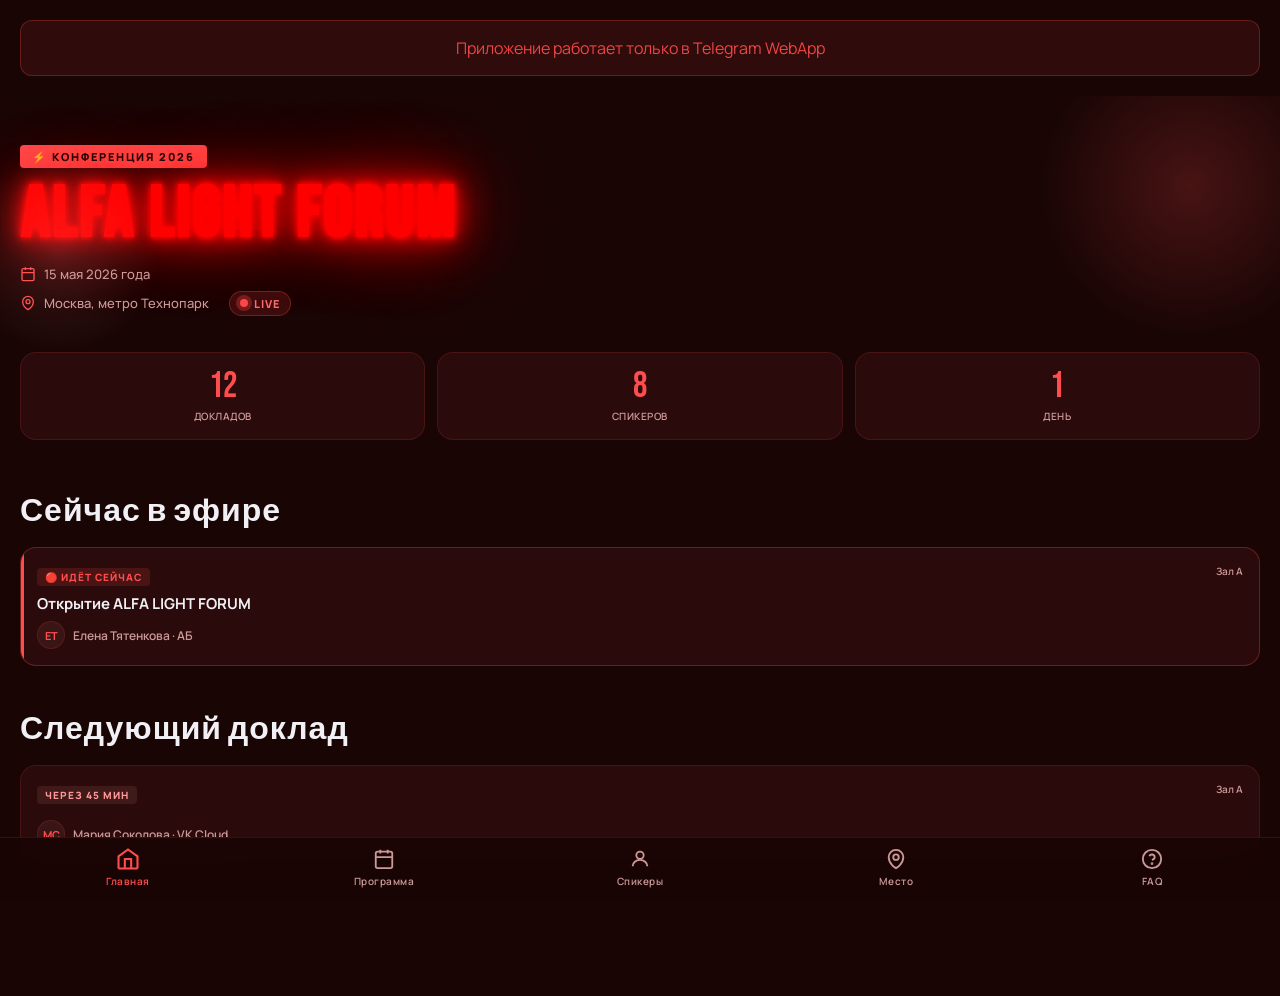
==== commit 8d0402e3: "Fix vercel routing" ====
--- a/static/index.html
+++ b/static/index.html
@@ -483,6 +483,6 @@
       </button>
     </nav>
 
-    <script src="/js/app.js"></script>
+    <script src="/static/js/app.js"></script>
   </body>
 </html>
